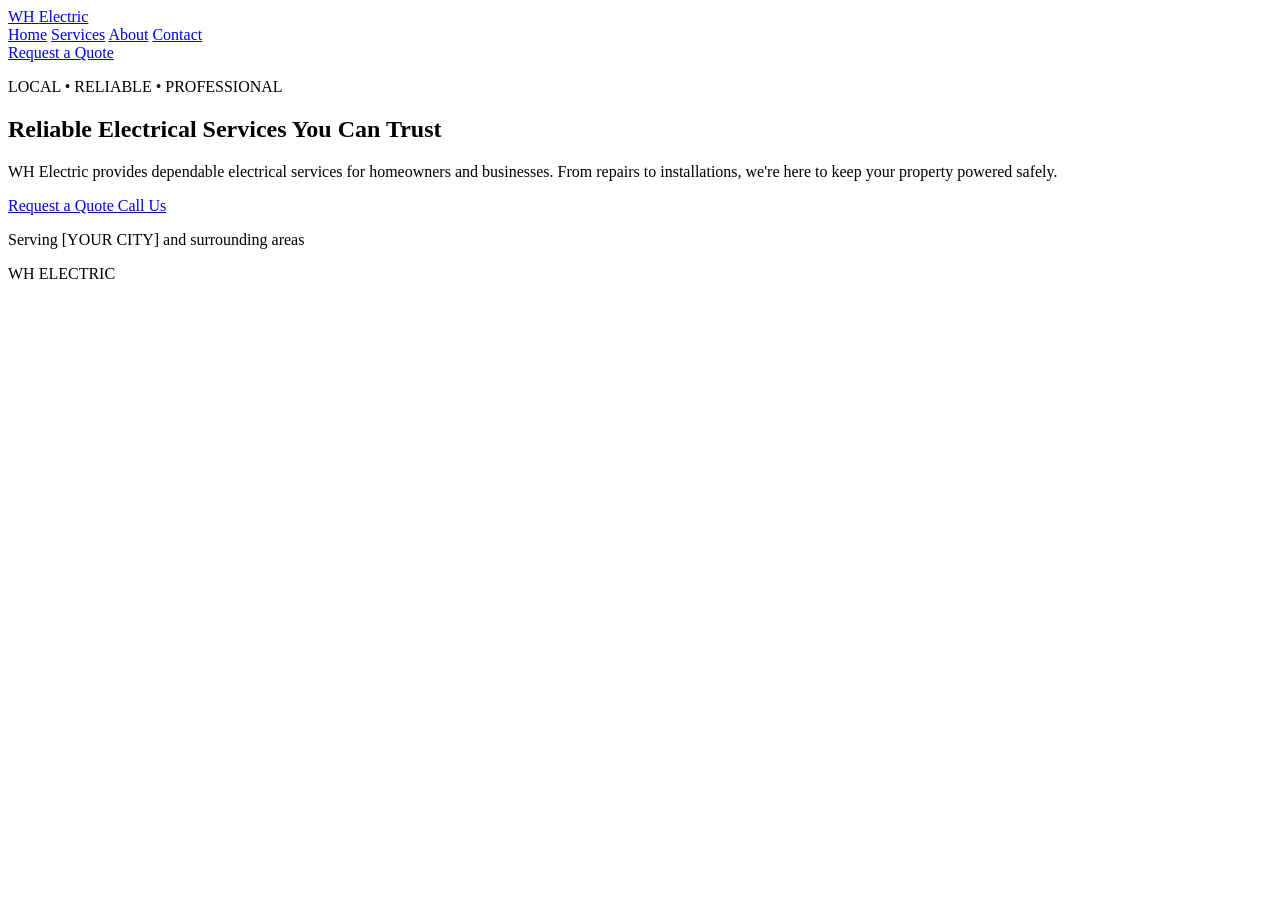
==== index.html @ b3252b3a "add hero section" ====
<!DOCTYPE html>
<html lang="en">
<head>
    <meta charset="UTF-8">
    <meta name="viewport" content="width=device-width, initial-scale=1.0">
    <title>WH Electric | Licensed Local Electricians</title>
    <link rel="stylesheet" href="css/style.css">

</head>
<body>

    <!-- Navigation -->
    <header class="site-header">

        <div class="container nav-container">

            <a href="index.html" class="logo">
                WH <span>Electric</span>
            </a>

            <nav class="main-nav">
                <a href="index.html">Home</a>
                <a href="services.html">Services</a>
                <a href="about.html">About</a>
                <a href="contact.html">Contact</a>
            </nav>

            <a href="contact.html" class="nav-cta">
                Request a Quote
            </a>

        </div>

    </header>

    <main>

        <!-- =========================
             HERO SECTION
        ========================== -->
        <section class="hero">

            <div class="container hero-content">

                <div class="hero-text">

                    <p class="hero-eyebrow">
                        LOCAL • RELIABLE • PROFESSIONAL
                    </p>

                    <h1>
                        Reliable Electrical
                        Services You Can Trust
                    </h1>

                    <p class="hero-description">
                        WH Electric provides dependable electrical
                        services for homeowners and businesses.
                        From repairs to installations, we're here
                        to keep your property powered safely.
                    </p>

                    <div class="hero-buttons">

                        <a href="contact.html" class="btn btn-primary">
                            Request a Quote
                        </a>

                        <a
                            href="tel:+15555555555"
                            class="btn btn-secondary"
                        >
                            Call Us
                        </a>

                    </div>

                    <p class="hero-note">
                        Serving [YOUR CITY] and surrounding areas
                    </p>

                </div>

                <div class="hero-image">

                    <!-- Replace this with a real WH Electric image later -->
                    <div class="hero-image-placeholder">
                        <span>WH ELECTRIC</span>
                    </div>

                </div>

            </div>

        </section>
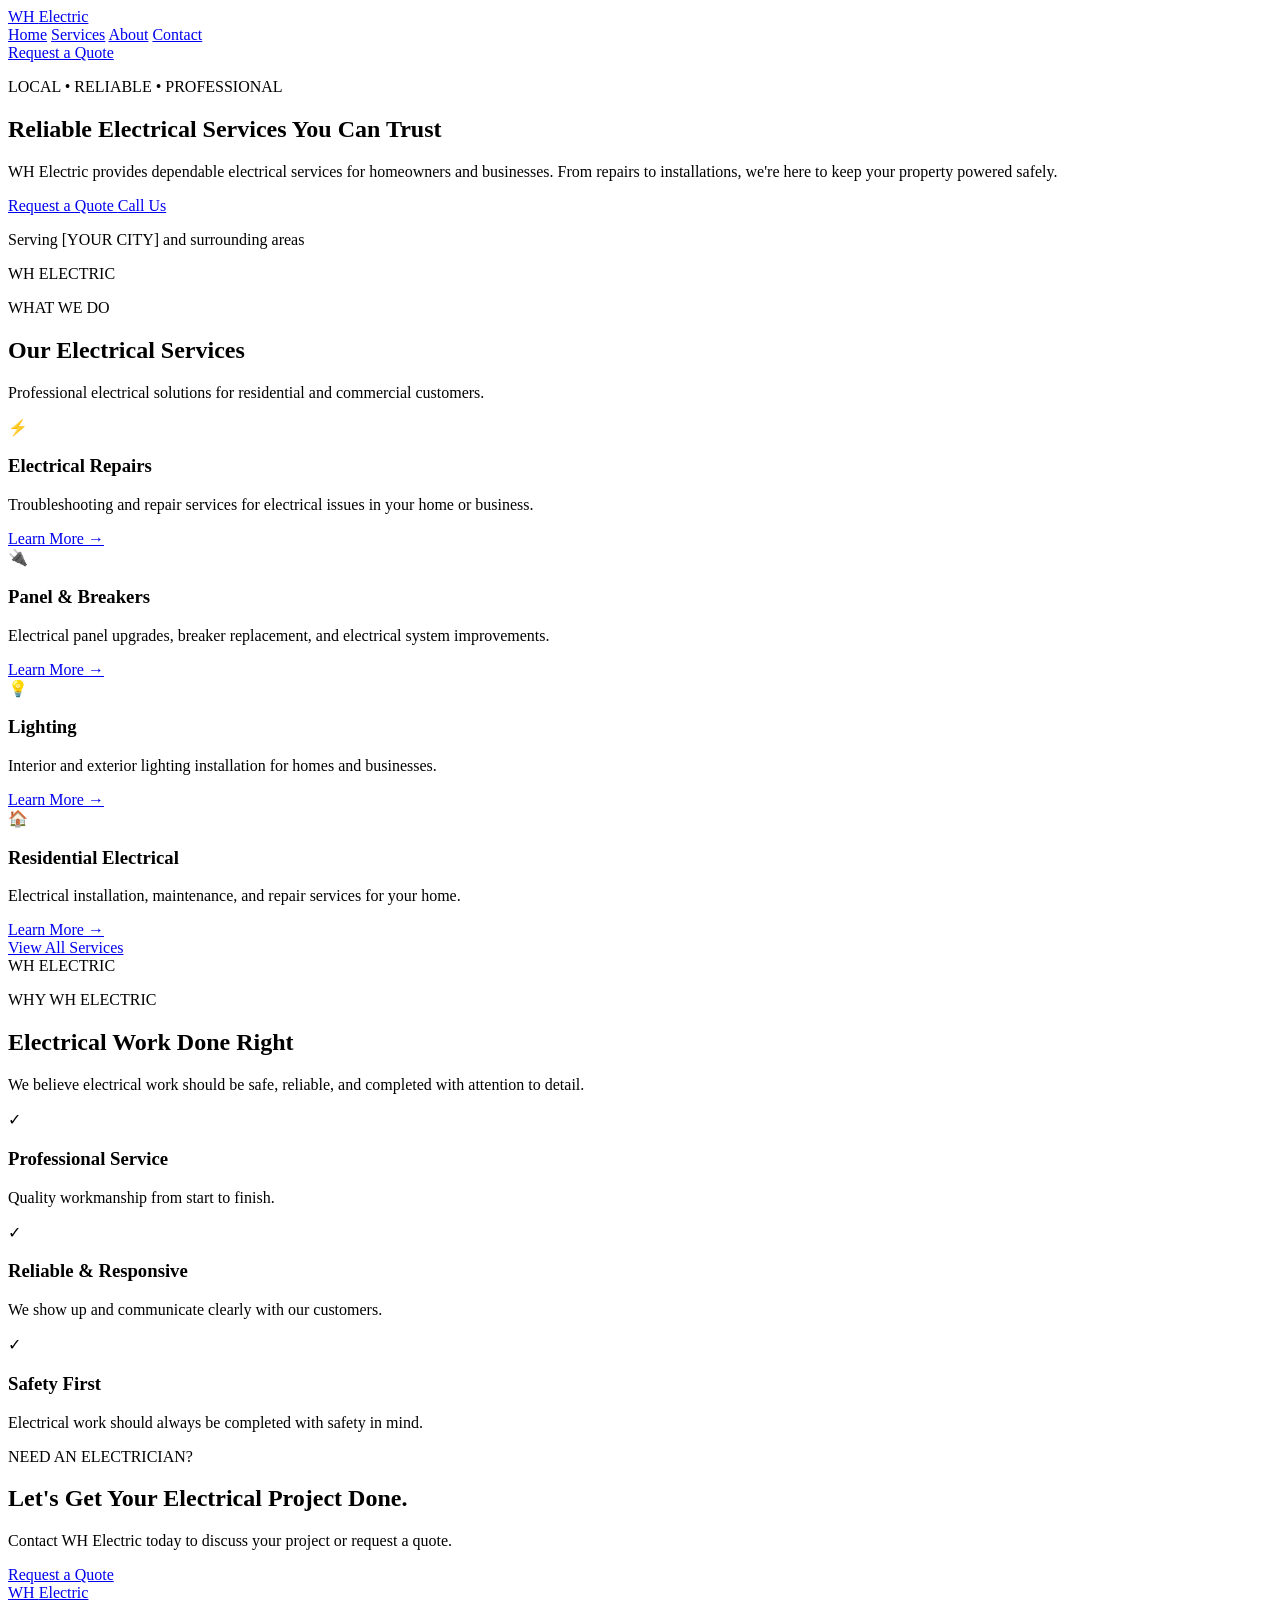
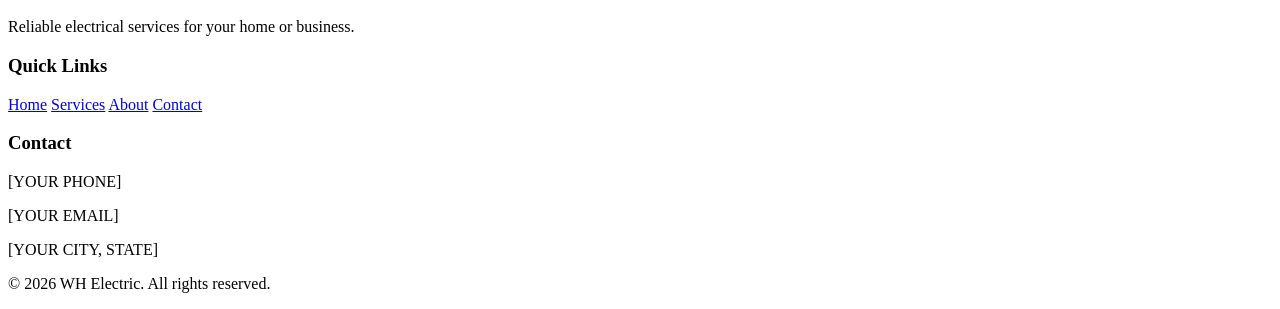
==== commit 85f87e05: "add service, links, and contact" ====
--- a/index.html
+++ b/index.html
@@ -35,9 +35,7 @@
 
     <main>
 
-        <!-- =========================
-             HERO SECTION
-        ========================== -->
+       <!-- Hero Section -->
         <section class="hero">
 
             <div class="container hero-content">
@@ -92,4 +90,322 @@
 
             </div>
 
-        </section>+        </section>
+
+         <!-- SERVICES PREVIEW -->
+        <section class="services-preview">
+
+            <div class="container">
+
+                <div class="section-heading">
+
+                    <p class="section-eyebrow">
+                        WHAT WE DO
+                    </p>
+
+                    <h2>
+                        Our Electrical Services
+                    </h2>
+
+                    <p>
+                        Professional electrical solutions for
+                        residential and commercial customers.
+                    </p>
+
+                </div>
+
+
+                <div class="service-grid">
+
+                    <article class="service-card">
+
+                        <div class="service-icon">
+                            ⚡
+                        </div>
+
+                        <h3>
+                            Electrical Repairs
+                        </h3>
+
+                        <p>
+                            Troubleshooting and repair services
+                            for electrical issues in your home
+                            or business.
+                        </p>
+
+                        <a href="services.html">
+                            Learn More →
+                        </a>
+
+                    </article>
+
+
+                    <article class="service-card">
+
+                        <div class="service-icon">
+                            🔌
+                        </div>
+
+                        <h3>
+                            Panel & Breakers
+                        </h3>
+
+                        <p>
+                            Electrical panel upgrades, breaker
+                            replacement, and electrical system
+                            improvements.
+                        </p>
+
+                        <a href="services.html">
+                            Learn More →
+                        </a>
+
+                    </article>
+
+
+                    <article class="service-card">
+
+                        <div class="service-icon">
+                            💡
+                        </div>
+
+                        <h3>
+                            Lighting
+                        </h3>
+
+                        <p>
+                            Interior and exterior lighting
+                            installation for homes and businesses.
+                        </p>
+
+                        <a href="services.html">
+                            Learn More →
+                        </a>
+
+                    </article>
+
+
+                    <article class="service-card">
+
+                        <div class="service-icon">
+                            🏠
+                        </div>
+
+                        <h3>
+                            Residential Electrical
+                        </h3>
+
+                        <p>
+                            Electrical installation, maintenance,
+                            and repair services for your home.
+                        </p>
+
+                        <a href="services.html">
+                            Learn More →
+                        </a>
+
+                    </article>
+
+                </div>
+
+
+                <div class="section-button">
+
+                    <a
+                        href="services.html"
+                        class="btn btn-outline"
+                    >
+                        View All Services
+                    </a>
+
+                </div>
+
+            </div>
+
+        </section>
+
+
+        <!-- =========================
+             WHY CHOOSE US
+        ========================== -->
+        <section class="why-us">
+
+            <div class="container why-us-grid">
+
+                <div class="why-us-image">
+                    <div class="image-placeholder">
+                        WH ELECTRIC
+                    </div>
+                </div>
+
+
+                <div class="why-us-content">
+
+                    <p class="section-eyebrow">
+                        WHY WH ELECTRIC
+                    </p>
+
+                    <h2>
+                        Electrical Work Done Right
+                    </h2>
+
+                    <p>
+                        We believe electrical work should be
+                        safe, reliable, and completed with
+                        attention to detail.
+                    </p>
+
+
+                    <div class="benefit-list">
+
+                        <div class="benefit">
+                            <span>✓</span>
+                            <div>
+                                <h3>Professional Service</h3>
+                                <p>
+                                    Quality workmanship from
+                                    start to finish.
+                                </p>
+                            </div>
+                        </div>
+
+
+                        <div class="benefit">
+                            <span>✓</span>
+                            <div>
+                                <h3>Reliable & Responsive</h3>
+                                <p>
+                                    We show up and communicate
+                                    clearly with our customers.
+                                </p>
+                            </div>
+                        </div>
+
+
+                        <div class="benefit">
+                            <span>✓</span>
+                            <div>
+                                <h3>Safety First</h3>
+                                <p>
+                                    Electrical work should always
+                                    be completed with safety in mind.
+                                </p>
+                            </div>
+                        </div>
+
+                    </div>
+
+                </div>
+
+            </div>
+
+        </section>
+
+
+        <!-- =========================
+             CALL TO ACTION
+        ========================== -->
+        <section class="cta">
+
+            <div class="container cta-content">
+
+                <p class="section-eyebrow">
+                    NEED AN ELECTRICIAN?
+                </p>
+
+                <h2>
+                    Let's Get Your Electrical Project Done.
+                </h2>
+
+                <p>
+                    Contact WH Electric today to discuss your
+                    project or request a quote.
+                </p>
+
+                <a
+                    href="contact.html"
+                    class="btn btn-primary"
+                >
+                    Request a Quote
+                </a>
+
+            </div>
+
+        </section>
+
+    </main>
+
+
+    <!-- =========================
+         FOOTER
+    ========================== -->
+    <footer class="site-footer">
+
+        <div class="container footer-content">
+
+            <div class="footer-brand">
+
+                <a href="index.html" class="logo">
+                    WH <span>Electric</span>
+                </a>
+
+                <p>
+                    Reliable electrical services for your
+                    home or business.
+                </p>
+
+            </div>
+
+
+            <div class="footer-links">
+
+                <h3>
+                    Quick Links
+                </h3>
+
+                <a href="index.html">Home</a>
+                <a href="services.html">Services</a>
+                <a href="about.html">About</a>
+                <a href="contact.html">Contact</a>
+
+            </div>
+
+
+            <div class="footer-contact">
+
+                <h3>
+                    Contact
+                </h3>
+
+                <p>
+                    [YOUR PHONE]
+                </p>
+
+                <p>
+                    [YOUR EMAIL]
+                </p>
+
+                <p>
+                    [YOUR CITY, STATE]
+                </p>
+
+            </div>
+
+        </div>
+
+
+        <div class="footer-bottom">
+
+            <p>
+                © 2026 WH Electric. All rights reserved.
+            </p>
+
+        </div>
+
+    </footer>
+
+
+    <script src="js/script.js"></script>
+
+</body>
+</html>
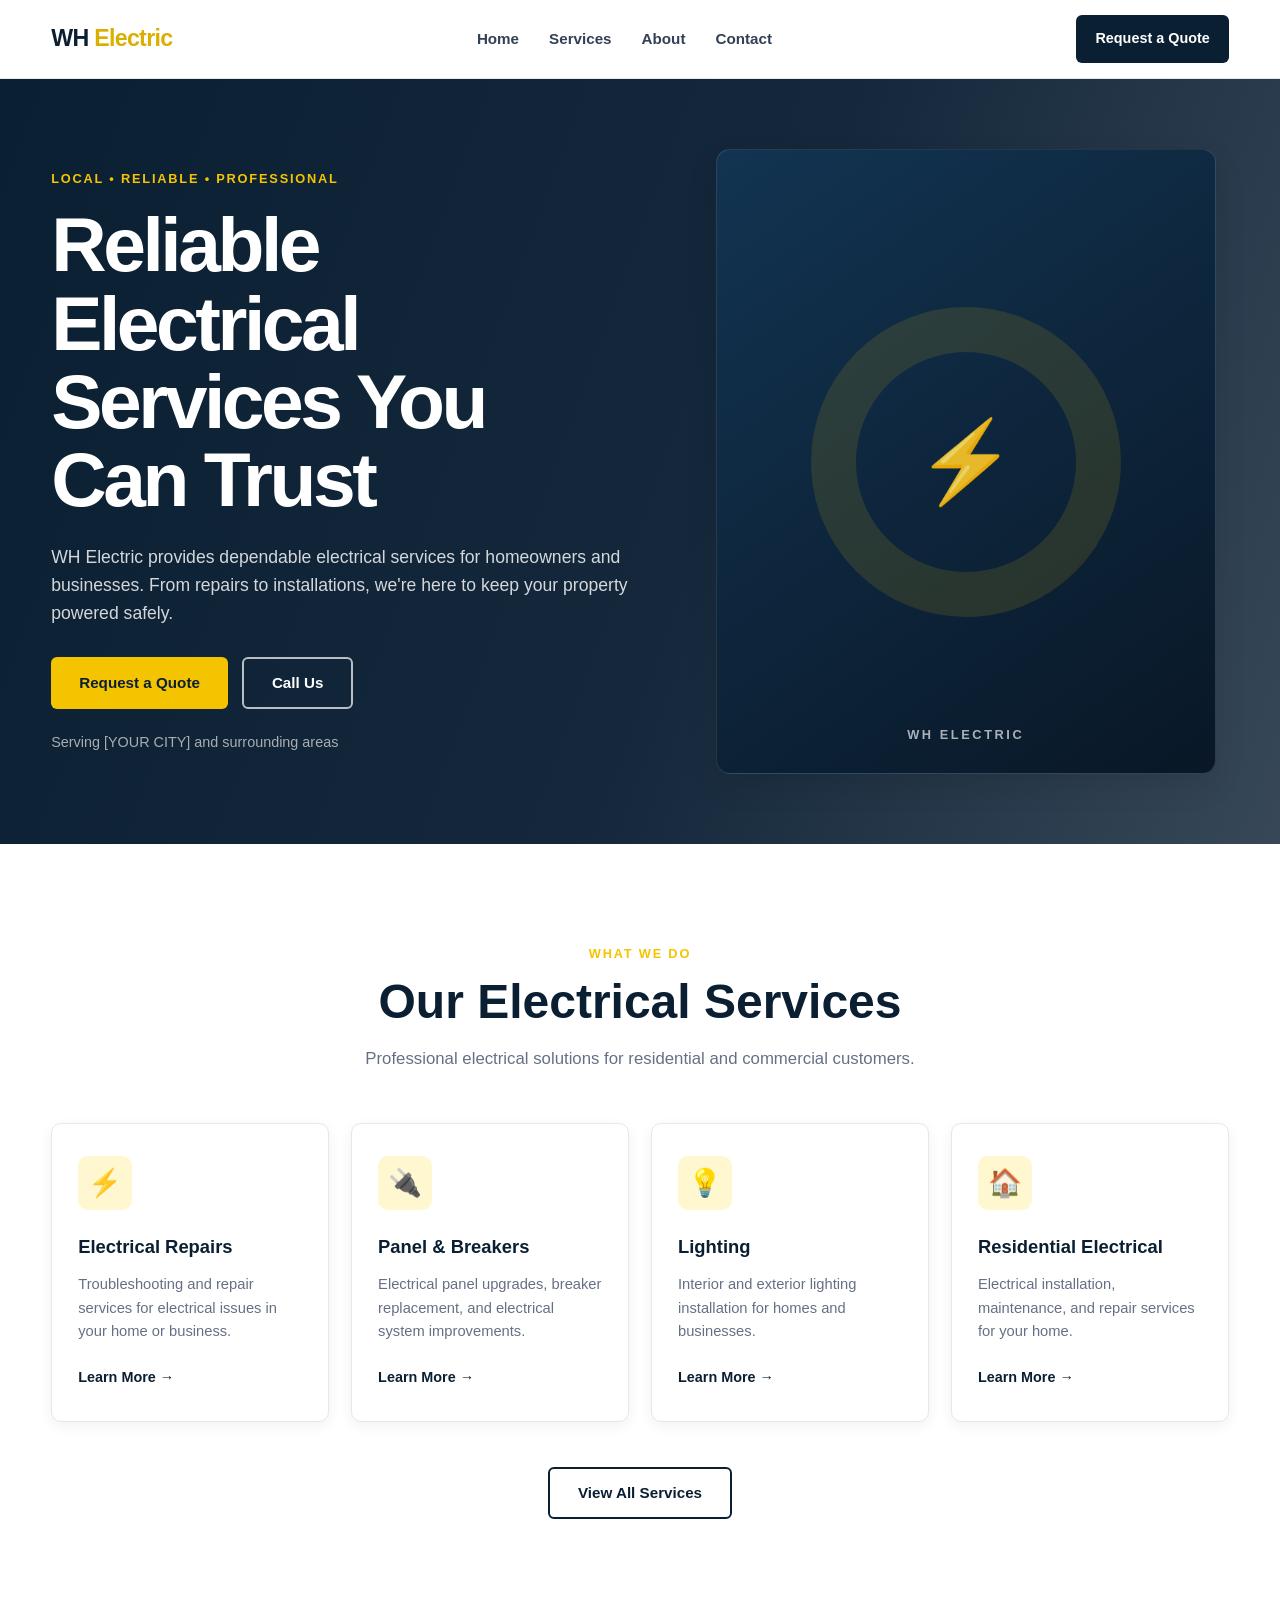
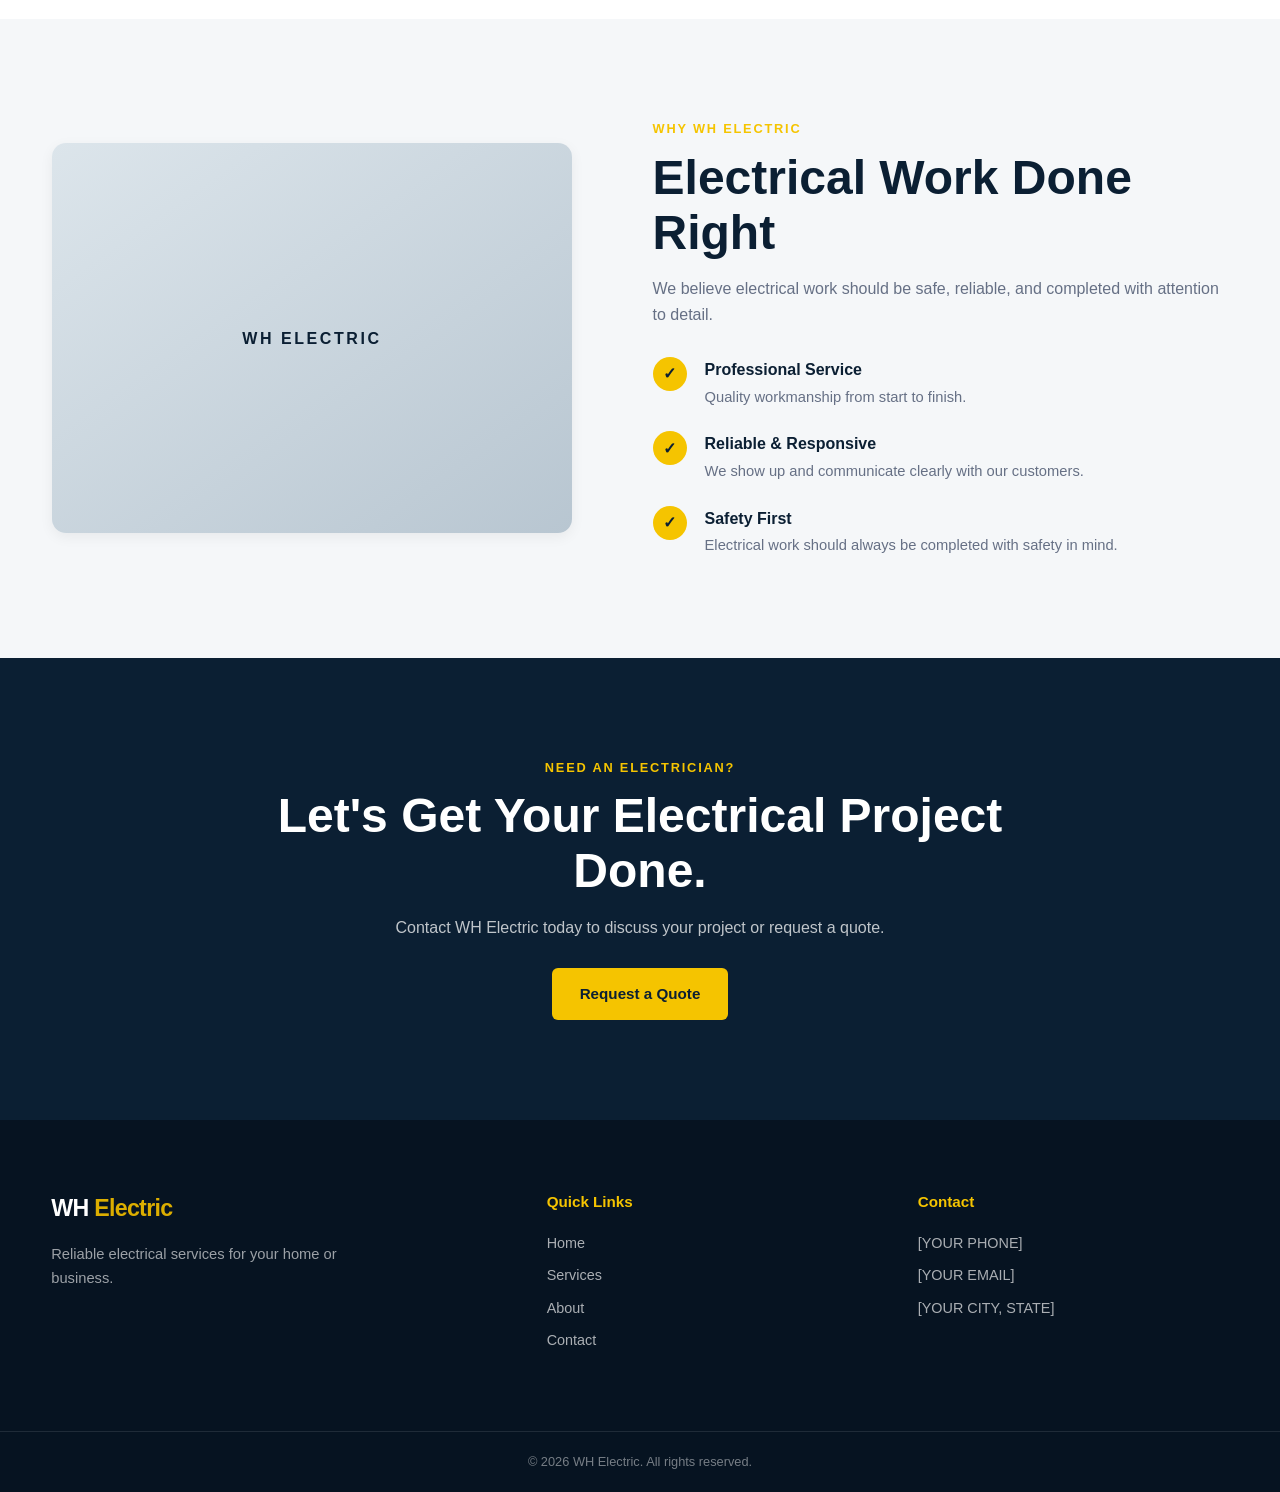
==== commit 6eecdcf9: "add content for services page" ====
--- a/index.html
+++ b/index.html
@@ -225,9 +225,7 @@
         </section>
 
 
-        <!-- =========================
-             WHY CHOOSE US
-        ========================== -->
+        <!-- WHY CHOOSE US section -->
         <section class="why-us">
 
             <div class="container why-us-grid">
@@ -302,9 +300,7 @@
         </section>
 
 
-        <!-- =========================
-             CALL TO ACTION
-        ========================== -->
+        <!-- CALL TO ACTION section -->
         <section class="cta">
 
             <div class="container cta-content">
@@ -336,9 +332,7 @@
     </main>
 
 
-    <!-- =========================
-         FOOTER
-    ========================== -->
+    <!-- footer -->
     <footer class="site-footer">
 
         <div class="container footer-content">
--- a/css/style.css
+++ b/css/style.css
@@ -0,0 +1,781 @@
+/* =========================================
+   WH ELECTRIC
+   GLOBAL STYLES
+========================================= */
+
+:root {
+    --navy: #0b1f33;
+    --navy-light: #123452;
+    --yellow: #f5c400;
+    --yellow-hover: #dcae00;
+    --white: #ffffff;
+    --light: #f5f7f9;
+    --gray: #667085;
+    --dark: #17202a;
+    --border: #e5e7eb;
+
+    --container-width: 1180px;
+    --radius: 10px;
+
+    --shadow-sm: 0 4px 14px rgba(0, 0, 0, 0.06);
+    --shadow-md: 0 12px 30px rgba(0, 0, 0, 0.10);
+}
+
+
+/* =========================================
+   RESET
+========================================= */
+
+* {
+    margin: 0;
+    padding: 0;
+    box-sizing: border-box;
+}
+
+html {
+    scroll-behavior: smooth;
+}
+
+body {
+    font-family: Arial, Helvetica, sans-serif;
+    color: var(--dark);
+    background: var(--white);
+    line-height: 1.6;
+}
+
+img {
+    max-width: 100%;
+    display: block;
+}
+
+a {
+    text-decoration: none;
+    color: inherit;
+}
+
+button,
+a {
+    -webkit-tap-highlight-color: transparent;
+}
+
+
+/* =========================================
+   REUSABLE
+========================================= */
+
+.container {
+    width: min(92%, var(--container-width));
+    margin: 0 auto;
+}
+
+.section-eyebrow {
+    color: var(--yellow);
+    font-size: 0.8rem;
+    font-weight: 800;
+    letter-spacing: 0.14em;
+    margin-bottom: 10px;
+}
+
+.section-heading {
+    text-align: center;
+    max-width: 700px;
+    margin: 0 auto 50px;
+}
+
+.section-heading h2,
+.why-us-content h2,
+.cta h2 {
+    font-size: clamp(2rem, 4vw, 3rem);
+    line-height: 1.15;
+    margin-bottom: 16px;
+    color: var(--navy);
+}
+
+.section-heading p:last-child {
+    color: var(--gray);
+    font-size: 1.05rem;
+}
+
+
+/* =========================================
+   BUTTONS
+========================================= */
+
+.btn {
+    display: inline-flex;
+    align-items: center;
+    justify-content: center;
+    min-height: 52px;
+    padding: 0 28px;
+    border-radius: 6px;
+    font-size: 0.95rem;
+    font-weight: 700;
+    transition:
+        transform 0.2s ease,
+        background-color 0.2s ease,
+        color 0.2s ease,
+        border-color 0.2s ease;
+}
+
+.btn:hover {
+    transform: translateY(-2px);
+}
+
+.btn-primary {
+    background: var(--yellow);
+    color: var(--navy);
+}
+
+.btn-primary:hover {
+    background: var(--yellow-hover);
+}
+
+.btn-secondary {
+    background: transparent;
+    color: var(--white);
+    border: 2px solid rgba(255, 255, 255, 0.7);
+}
+
+.btn-secondary:hover {
+    background: var(--white);
+    color: var(--navy);
+}
+
+.btn-outline {
+    border: 2px solid var(--navy);
+    color: var(--navy);
+    background: transparent;
+}
+
+.btn-outline:hover {
+    background: var(--navy);
+    color: var(--white);
+}
+
+
+/* =========================================
+   HEADER
+========================================= */
+
+.site-header {
+    background: var(--white);
+    border-bottom: 1px solid var(--border);
+    position: sticky;
+    top: 0;
+    z-index: 1000;
+}
+
+.nav-container {
+    min-height: 78px;
+    display: flex;
+    align-items: center;
+    justify-content: space-between;
+    gap: 30px;
+}
+
+.logo {
+    font-size: 1.45rem;
+    font-weight: 900;
+    letter-spacing: -0.03em;
+    color: var(--navy);
+    white-space: nowrap;
+}
+
+.logo span {
+    color: var(--yellow-hover);
+}
+
+.main-nav {
+    display: flex;
+    align-items: center;
+    gap: 30px;
+}
+
+.main-nav a {
+    position: relative;
+    color: #344054;
+    font-size: 0.95rem;
+    font-weight: 600;
+    transition: color 0.2s ease;
+}
+
+.main-nav a::after {
+    content: "";
+    position: absolute;
+    left: 0;
+    bottom: -7px;
+    width: 0;
+    height: 2px;
+    background: var(--yellow);
+    transition: width 0.2s ease;
+}
+
+.main-nav a:hover {
+    color: var(--navy);
+}
+
+.main-nav a:hover::after {
+    width: 100%;
+}
+
+.nav-cta {
+    background: var(--navy);
+    color: var(--white);
+    padding: 12px 19px;
+    border-radius: 6px;
+    font-size: 0.9rem;
+    font-weight: 700;
+    transition:
+        background-color 0.2s ease,
+        transform 0.2s ease;
+}
+
+.nav-cta:hover {
+    background: var(--navy-light);
+    transform: translateY(-2px);
+}
+
+
+/* =========================================
+   HERO
+========================================= */
+
+.hero {
+    background:
+        linear-gradient(
+            110deg,
+            rgba(11, 31, 51, 1) 0%,
+            rgba(11, 31, 51, 0.96) 55%,
+            rgba(11, 31, 51, 0.82) 100%
+        );
+    color: var(--white);
+}
+
+.hero-content {
+    min-height: 680px;
+    display: grid;
+    grid-template-columns: 1.05fr 0.95fr;
+    align-items: center;
+    gap: 70px;
+    padding: 70px 0;
+}
+
+.hero-eyebrow {
+    color: var(--yellow);
+    font-size: 0.8rem;
+    font-weight: 800;
+    letter-spacing: 0.14em;
+    margin-bottom: 16px;
+}
+
+.hero h1 {
+    max-width: 700px;
+    font-size: clamp(2.7rem, 6vw, 5rem);
+    line-height: 1.02;
+    letter-spacing: -0.045em;
+    margin-bottom: 24px;
+}
+
+.hero-description {
+    max-width: 600px;
+    color: rgba(255, 255, 255, 0.82);
+    font-size: 1.1rem;
+    margin-bottom: 30px;
+}
+
+.hero-buttons {
+    display: flex;
+    flex-wrap: wrap;
+    gap: 14px;
+    margin-bottom: 22px;
+}
+
+.hero-note {
+    color: rgba(255, 255, 255, 0.63);
+    font-size: 0.9rem;
+}
+
+.hero-image {
+    display: flex;
+    justify-content: center;
+}
+
+.hero-image-placeholder {
+    width: 100%;
+    max-width: 500px;
+    aspect-ratio: 4 / 5;
+    background:
+        linear-gradient(
+            145deg,
+            var(--navy-light),
+            #091726
+        );
+    border: 1px solid rgba(255, 255, 255, 0.12);
+    border-radius: 14px;
+    box-shadow: var(--shadow-md);
+    display: flex;
+    align-items: center;
+    justify-content: center;
+    position: relative;
+    overflow: hidden;
+}
+
+.hero-image-placeholder::before {
+    content: "";
+    position: absolute;
+    width: 220px;
+    height: 220px;
+    border: 45px solid rgba(245, 196, 0, 0.12);
+    border-radius: 50%;
+}
+
+.hero-image-placeholder::after {
+    content: "⚡";
+    position: absolute;
+    font-size: 5rem;
+    color: var(--yellow);
+    opacity: 0.9;
+}
+
+.hero-image-placeholder span {
+    position: absolute;
+    bottom: 28px;
+    color: rgba(255, 255, 255, 0.65);
+    font-size: 0.8rem;
+    letter-spacing: 0.2em;
+    font-weight: 700;
+    z-index: 2;
+}
+
+
+/* =========================================
+   SERVICES
+========================================= */
+
+.services-preview {
+    padding: 100px 0;
+    background: var(--white);
+}
+
+.service-grid {
+    display: grid;
+    grid-template-columns: repeat(4, 1fr);
+    gap: 22px;
+}
+
+.service-card {
+    padding: 32px 26px;
+    border: 1px solid var(--border);
+    border-radius: var(--radius);
+    background: var(--white);
+    box-shadow: var(--shadow-sm);
+    transition:
+        transform 0.25s ease,
+        box-shadow 0.25s ease,
+        border-color 0.25s ease;
+}
+
+.service-card:hover {
+    transform: translateY(-6px);
+    box-shadow: var(--shadow-md);
+    border-color: rgba(245, 196, 0, 0.55);
+}
+
+.service-icon {
+    width: 54px;
+    height: 54px;
+    display: flex;
+    align-items: center;
+    justify-content: center;
+    background: #fff7cf;
+    border-radius: 10px;
+    font-size: 1.7rem;
+    margin-bottom: 22px;
+}
+
+.service-card h3 {
+    color: var(--navy);
+    font-size: 1.15rem;
+    margin-bottom: 12px;
+}
+
+.service-card p {
+    color: var(--gray);
+    font-size: 0.92rem;
+    margin-bottom: 20px;
+}
+
+.service-card a {
+    color: var(--navy);
+    font-size: 0.9rem;
+    font-weight: 800;
+}
+
+.service-card a:hover {
+    color: var(--yellow-hover);
+}
+
+.section-button {
+    display: flex;
+    justify-content: center;
+    margin-top: 45px;
+}
+
+
+/* =========================================
+   WHY US
+========================================= */
+
+.why-us {
+    padding: 100px 0;
+    background: var(--light);
+}
+
+.why-us-grid {
+    display: grid;
+    grid-template-columns: 0.95fr 1.05fr;
+    align-items: center;
+    gap: 80px;
+}
+
+.why-us-image {
+    display: flex;
+    justify-content: center;
+}
+
+.image-placeholder {
+    width: 100%;
+    max-width: 520px;
+    aspect-ratio: 4 / 3;
+    border-radius: 14px;
+    background:
+        linear-gradient(
+            145deg,
+            #dce5eb,
+            #b8c6d1
+        );
+    display: flex;
+    align-items: center;
+    justify-content: center;
+    color: var(--navy);
+    font-size: 1rem;
+    font-weight: 900;
+    letter-spacing: 0.16em;
+    box-shadow: var(--shadow-sm);
+}
+
+.why-us-content > p:not(.section-eyebrow) {
+    color: var(--gray);
+    max-width: 620px;
+    margin-bottom: 30px;
+}
+
+.benefit-list {
+    display: grid;
+    gap: 22px;
+}
+
+.benefit {
+    display: grid;
+    grid-template-columns: 38px 1fr;
+    gap: 14px;
+    align-items: start;
+}
+
+.benefit > span {
+    width: 34px;
+    height: 34px;
+    border-radius: 50%;
+    background: var(--yellow);
+    color: var(--navy);
+    display: flex;
+    align-items: center;
+    justify-content: center;
+    font-weight: 900;
+}
+
+.benefit h3 {
+    color: var(--navy);
+    margin-bottom: 3px;
+    font-size: 1rem;
+}
+
+.benefit p {
+    color: var(--gray);
+    font-size: 0.92rem;
+}
+
+
+/* =========================================
+   CTA
+========================================= */
+
+.cta {
+    padding: 100px 0;
+    background: var(--navy);
+    text-align: center;
+}
+
+.cta-content {
+    max-width: 800px;
+    margin: 0 auto;
+}
+
+.cta .section-eyebrow {
+    color: var(--yellow);
+}
+
+.cta h2 {
+    color: var(--white);
+}
+
+.cta p:not(.section-eyebrow) {
+    color: rgba(255, 255, 255, 0.74);
+    max-width: 620px;
+    margin: 0 auto 28px;
+}
+
+
+/* =========================================
+   FOOTER
+========================================= */
+
+.site-footer {
+    background: #061321;
+    color: var(--white);
+}
+
+.footer-content {
+    display: grid;
+    grid-template-columns: 1.4fr 1fr 1fr;
+    gap: 60px;
+    padding: 70px 0;
+}
+
+.footer-brand .logo {
+    color: var(--white);
+}
+
+.footer-brand p {
+    max-width: 330px;
+    margin-top: 16px;
+    color: rgba(255, 255, 255, 0.6);
+    font-size: 0.92rem;
+}
+
+.footer-links,
+.footer-contact {
+    display: flex;
+    flex-direction: column;
+    align-items: flex-start;
+}
+
+.footer-links h3,
+.footer-contact h3 {
+    font-size: 0.95rem;
+    margin-bottom: 18px;
+    color: var(--yellow);
+}
+
+.footer-links a,
+.footer-contact p {
+    color: rgba(255, 255, 255, 0.66);
+    font-size: 0.9rem;
+    margin-bottom: 9px;
+}
+
+.footer-links a:hover {
+    color: var(--white);
+}
+
+.footer-bottom {
+    border-top: 1px solid rgba(255, 255, 255, 0.1);
+    text-align: center;
+    padding: 20px;
+}
+
+.footer-bottom p {
+    color: rgba(255, 255, 255, 0.45);
+    font-size: 0.8rem;
+}
+
+
+/* =========================================
+   RESPONSIVE — TABLET
+========================================= */
+
+@media (max-width: 1000px) {
+
+    .main-nav {
+        gap: 18px;
+    }
+
+    .nav-cta {
+        padding: 11px 15px;
+    }
+
+    .hero-content {
+        grid-template-columns: 1fr;
+        gap: 45px;
+        padding: 80px 0;
+    }
+
+    .hero-text {
+        text-align: center;
+    }
+
+    .hero-description {
+        margin-left: auto;
+        margin-right: auto;
+    }
+
+    .hero-buttons {
+        justify-content: center;
+    }
+
+    .hero-note {
+        text-align: center;
+    }
+
+    .hero-image-placeholder {
+        max-width: 430px;
+    }
+
+    .service-grid {
+        grid-template-columns: repeat(2, 1fr);
+    }
+
+    .why-us-grid {
+        grid-template-columns: 1fr;
+        gap: 50px;
+    }
+
+    .why-us-content {
+        max-width: 700px;
+    }
+}
+
+
+/* =========================================
+   RESPONSIVE — MOBILE
+========================================= */
+
+@media (max-width: 700px) {
+
+    .nav-container {
+        min-height: auto;
+        padding: 18px 0;
+        flex-wrap: wrap;
+        gap: 15px;
+    }
+
+    .main-nav {
+        width: 100%;
+        order: 3;
+        justify-content: center;
+        gap: 18px;
+    }
+
+    .main-nav a {
+        font-size: 0.85rem;
+    }
+
+    .nav-cta {
+        padding: 10px 13px;
+        font-size: 0.8rem;
+    }
+
+    .hero-content {
+        min-height: auto;
+        padding: 70px 0;
+    }
+
+    .hero h1 {
+        font-size: clamp(2.4rem, 11vw, 3.5rem);
+    }
+
+    .hero-description {
+        font-size: 1rem;
+    }
+
+    .hero-buttons {
+        flex-direction: column;
+        width: 100%;
+    }
+
+    .hero-buttons .btn {
+        width: 100%;
+    }
+
+    .hero-image-placeholder {
+        aspect-ratio: 1 / 1;
+    }
+
+    .services-preview,
+    .why-us,
+    .cta {
+        padding: 75px 0;
+    }
+
+    .service-grid {
+        grid-template-columns: 1fr;
+    }
+
+    .section-heading {
+        margin-bottom: 35px;
+    }
+
+    .section-heading h2,
+    .why-us-content h2,
+    .cta h2 {
+        font-size: 2rem;
+    }
+
+    .footer-content {
+        grid-template-columns: 1fr;
+        gap: 40px;
+        padding: 55px 0;
+    }
+
+    .footer-brand,
+    .footer-links,
+    .footer-contact {
+        align-items: flex-start;
+    }
+}
+
+
+/* =========================================
+   SMALL PHONES
+========================================= */
+
+@media (max-width: 430px) {
+
+    .container {
+        width: min(90%, var(--container-width));
+    }
+
+    .logo {
+        font-size: 1.25rem;
+    }
+
+    .nav-cta {
+        font-size: 0.75rem;
+    }
+
+    .main-nav {
+        gap: 12px;
+    }
+
+    .main-nav a {
+        font-size: 0.78rem;
+    }
+
+    .hero h1 {
+        font-size: 2.35rem;
+    }
+
+    .hero-image-placeholder {
+        max-width: 100%;
+    }
+}
